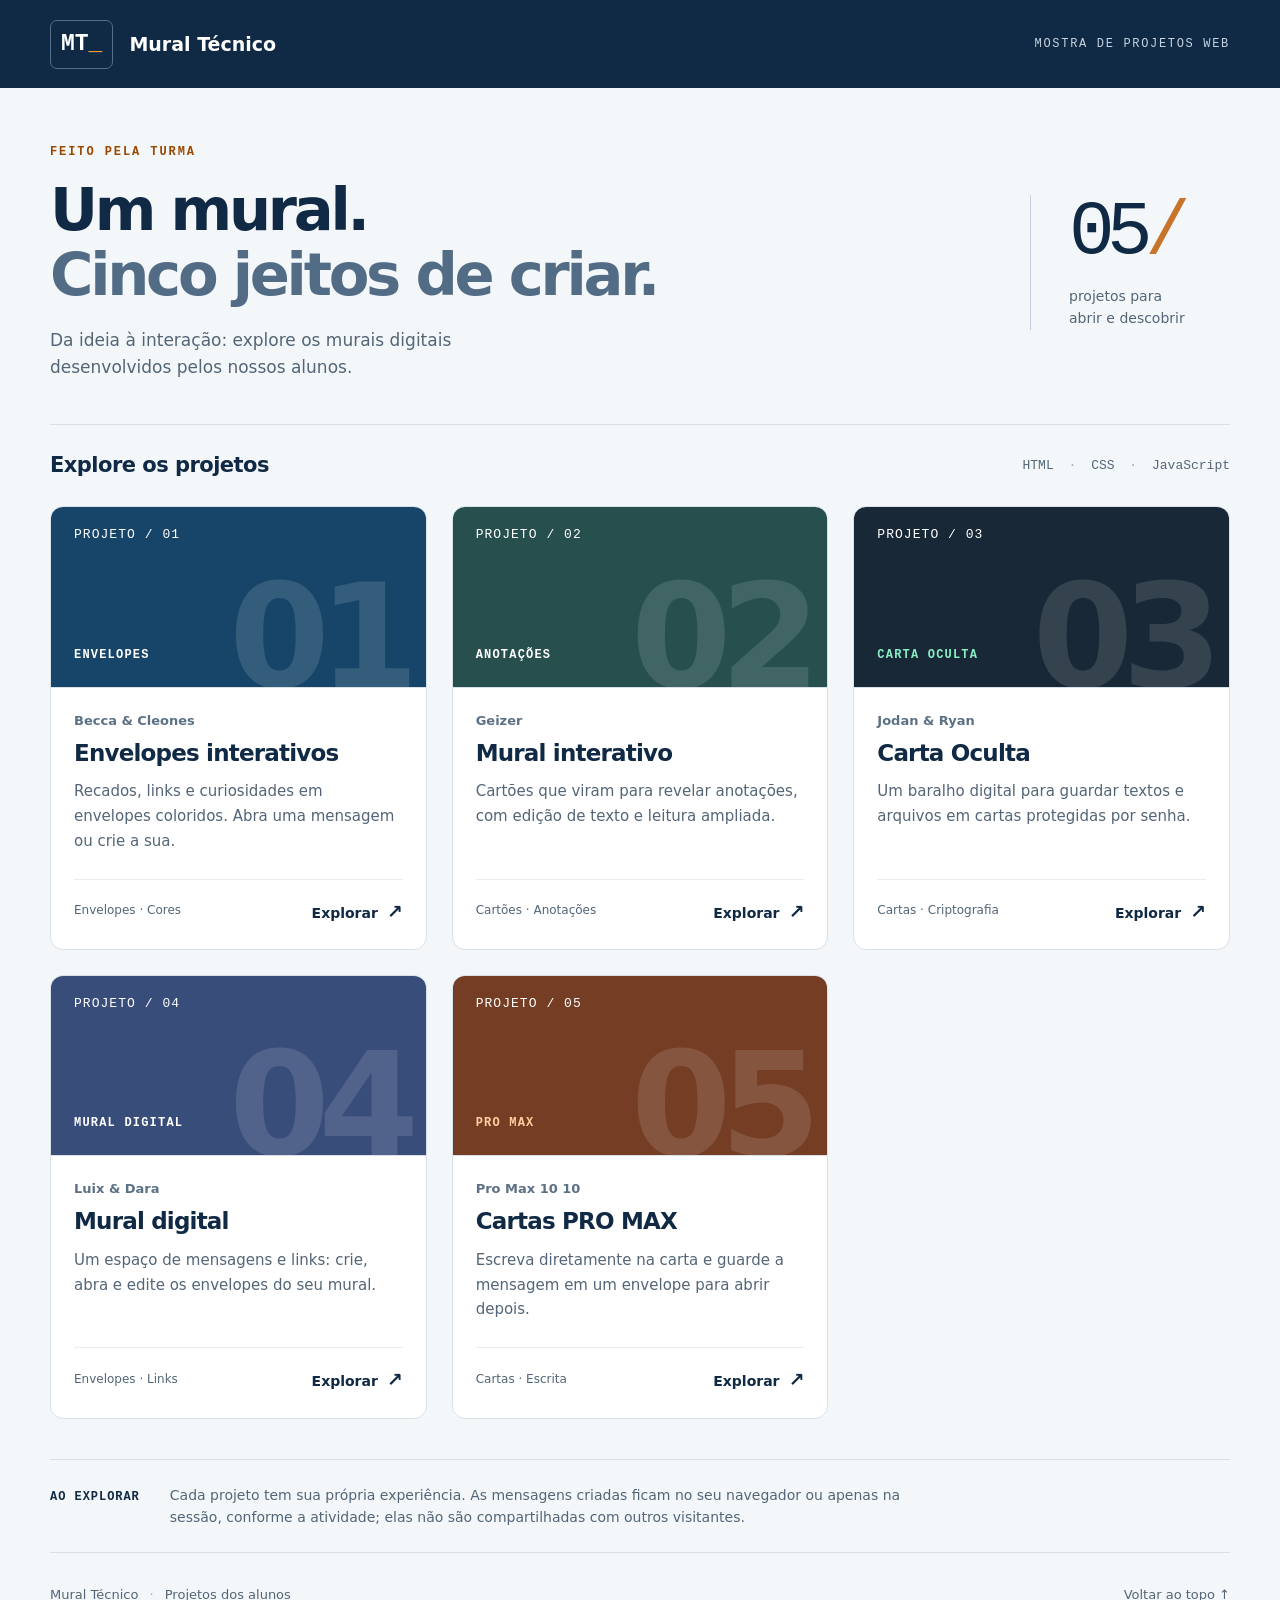
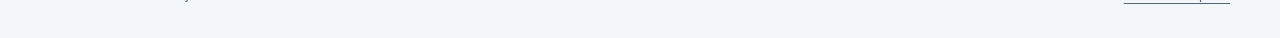
==== index.html @ d83f29cf "Preparando para o pages" ====
<!doctype html>
<html lang="pt-BR">
<head>
<meta charset="utf-8"><meta name="viewport" content="width=device-width, initial-scale=1">
<meta name="description" content="Mural Técnico: conheça e explore os projetos web desenvolvidos pelos alunos.">
<meta name="theme-color" content="#102944"><title>Mural Técnico | Projetos dos alunos</title>
<link rel="stylesheet" href="assets/style.css"><script src="assets/script.js" defer></script>
</head>
<body>
<a class="skip" href="#projetos">Pular para os projetos</a>
<header class="site-header"><div class="wrap header-content"><a class="brand" href="index.html"><span class="brand-mark" aria-hidden="true">MT<span>_</span></span><span>Mural Técnico</span></a><span class="header-label">MOSTRA DE PROJETOS WEB</span></div></header>
<main class="wrap">
<section class="intro" aria-labelledby="page-title"><div><p class="eyebrow">FEITO PELA TURMA</p><h1 id="page-title">Um mural.<br><span>Cinco jeitos de criar.</span></h1><p class="intro-text">Da ideia à interação: explore os murais digitais<br class="desktop-break"> desenvolvidos pelos nossos alunos.</p></div><div class="edition"><span class="edition-number">05<span>/</span></span><p>projetos para<br>abrir e descobrir</p></div></section>
<section id="projetos" aria-labelledby="projects-title"><div class="section-heading"><h2 id="projects-title">Explore os projetos</h2><span>HTML <b>·</b> CSS <b>·</b> JavaScript</span></div><div class="projects"><article class="project">
<a class="project-link" href="projetos/becca-cleones/index.html" aria-labelledby="title-1">
<div class="preview preview-1" aria-hidden="true"><span class="number">PROJETO / 01</span><span class="project-type">ENVELOPES</span><span class="large-number">01</span></div>
<div class="card-body"><p class="authors">Becca &amp; Cleones</p><h3 id="title-1">Envelopes interativos</h3><p class="description">Recados, links e curiosidades em envelopes coloridos. Abra uma mensagem ou crie a sua.</p><div class="card-bottom"><span>Envelopes · Cores</span><span class="open">Explorar <span aria-hidden="true">↗</span></span></div></div>
</a></article><article class="project">
<a class="project-link" href="projetos/geizer/index.html" aria-labelledby="title-2">
<div class="preview preview-2" aria-hidden="true"><span class="number">PROJETO / 02</span><span class="project-type">ANOTAÇÕES</span><span class="large-number">02</span></div>
<div class="card-body"><p class="authors">Geizer</p><h3 id="title-2">Mural interativo</h3><p class="description">Cartões que viram para revelar anotações, com edição de texto e leitura ampliada.</p><div class="card-bottom"><span>Cartões · Anotações</span><span class="open">Explorar <span aria-hidden="true">↗</span></span></div></div>
</a></article><article class="project">
<a class="project-link" href="projetos/jodan-ryan/index.html" aria-labelledby="title-3">
<div class="preview preview-3" aria-hidden="true"><span class="number">PROJETO / 03</span><span class="project-type">CARTA OCULTA</span><span class="large-number">03</span></div>
<div class="card-body"><p class="authors">Jodan &amp; Ryan</p><h3 id="title-3">Carta Oculta</h3><p class="description">Um baralho digital para guardar textos e arquivos em cartas protegidas por senha.</p><div class="card-bottom"><span>Cartas · Criptografia</span><span class="open">Explorar <span aria-hidden="true">↗</span></span></div></div>
</a></article><article class="project">
<a class="project-link" href="projetos/luix-dara/index.html" aria-labelledby="title-4">
<div class="preview preview-4" aria-hidden="true"><span class="number">PROJETO / 04</span><span class="project-type">MURAL DIGITAL</span><span class="large-number">04</span></div>
<div class="card-body"><p class="authors">Luix &amp; Dara</p><h3 id="title-4">Mural digital</h3><p class="description">Um espaço de mensagens e links: crie, abra e edite os envelopes do seu mural.</p><div class="card-bottom"><span>Envelopes · Links</span><span class="open">Explorar <span aria-hidden="true">↗</span></span></div></div>
</a></article><article class="project">
<a class="project-link" href="projetos/pro-max/index.html" aria-labelledby="title-5">
<div class="preview preview-5" aria-hidden="true"><span class="number">PROJETO / 05</span><span class="project-type">PRO MAX</span><span class="large-number">05</span></div>
<div class="card-body"><p class="authors">Pro Max 10 10</p><h3 id="title-5">Cartas PRO MAX</h3><p class="description">Escreva diretamente na carta e guarde a mensagem em um envelope para abrir depois.</p><div class="card-bottom"><span>Cartas · Escrita</span><span class="open">Explorar <span aria-hidden="true">↗</span></span></div></div>
</a></article></div></section>
<aside class="note"><span class="note-label">AO EXPLORAR</span><p>Cada projeto tem sua própria experiência. As mensagens criadas ficam no seu navegador ou apenas na sessão, conforme a atividade; elas não são compartilhadas com outros visitantes.</p></aside>
</main>
<footer class="wrap footer"><span>Mural Técnico <b>·</b> Projetos dos alunos</span><a href="#">Voltar ao topo ↑</a></footer>
</body></html>
---- assets/style.css ----
:root{--ink:#102944;--muted:#536577;--line:#d9e1e8;--orange:#ff9c42;--paper:#f4f7fa}*{box-sizing:border-box}html{scroll-behavior:smooth;scroll-padding-top:24px}body{margin:0;background:var(--paper);color:var(--ink);font:16px/1.6 system-ui,-apple-system,BlinkMacSystemFont,"Segoe UI",sans-serif}a{color:inherit}.wrap{width:min(1180px,calc(100% - 64px));margin:auto}.site-header{background:var(--ink);color:#fff}.header-content{min-height:88px;display:flex;align-items:center;justify-content:space-between;gap:20px}.brand{display:flex;align-items:center;gap:16px;text-decoration:none;font-size:19px;font-weight:700}.brand-mark{font:700 23px/1 monospace;border:1px solid #53708b;border-radius:7px;padding:12px 10px}.brand-mark span{color:var(--orange)}.header-label{font:12px/1.5 monospace;letter-spacing:.14em;color:#c5d3e0}.intro{display:flex;align-items:center;justify-content:space-between;gap:32px;padding:55px 0 42px}.eyebrow{margin:0 0 16px;font:700 12px/1.5 monospace;letter-spacing:.16em;color:#9a4800}h1{font-size:clamp(2.3rem,4.7vw,3.7rem);line-height:1.1;letter-spacing:-.055em;margin:0;font-weight:750}h1 span{color:#526c86}.intro-text{color:var(--muted);margin:20px 0 0;font-size:17px}.edition{border-left:1px solid #c4d0db;padding:0 0 0 38px;min-width:200px}.edition-number{font:500 76px/1 monospace;letter-spacing:-.1em}.edition-number span{color:#c8732a}.edition p{color:var(--muted);font-size:14px;margin-bottom:0}.section-heading{display:flex;align-items:center;justify-content:space-between;gap:20px;border-top:1px solid var(--line);padding:24px 0}h2{font-size:21px;letter-spacing:-.025em;margin:0}.section-heading>span{font:13px/1.5 monospace;color:var(--muted)}b{font-weight:400;color:#9aabba;padding:0 7px}.projects{display:grid;grid-template-columns:repeat(3,minmax(0,1fr));gap:25px}.project{background:white;border:1px solid var(--line);border-radius:13px;overflow:hidden;transition:transform .18s,box-shadow .18s}.project:hover{transform:translateY(-5px);box-shadow:0 12px 26px #10294412}.project-link{display:flex;flex-direction:column;height:100%;text-decoration:none}.preview{position:relative;aspect-ratio:1100/620;background:#e3eaf0;overflow:hidden;border-bottom:1px solid var(--line)}.preview img{display:block;width:100%;height:100%;object-fit:cover;object-position:top}.number{position:absolute;left:14px;top:14px;border-radius:6px;padding:4px 9px;background:#102944;color:#fff;font:13px/1.5 monospace;border:1px solid #698198}.card-body{padding:23px;display:flex;flex:1;flex-direction:column}.authors{margin:0 0 7px;font-size:13px;font-weight:650;color:#5c7185}h3{font-size:23px;line-height:1.25;letter-spacing:-.035em;margin:0 0 12px}.description{color:var(--muted);font-size:15px;line-height:1.65;margin:0 0 25px}.card-bottom{display:flex;flex-wrap:wrap;gap:12px;justify-content:space-between;align-items:center;border-top:1px solid #e7ecf1;padding-top:16px;margin-top:auto;font-size:12px;color:var(--muted)}.open{font-size:14px;color:var(--ink);font-weight:700}.open>span{font-size:19px;margin-left:4px}.note{display:flex;align-items:baseline;gap:30px;margin:40px 0 32px;padding:24px 0;border-top:1px solid var(--line);border-bottom:1px solid var(--line)}.note-label{white-space:nowrap;font:700 12px/1.5 monospace;letter-spacing:.08em}.note p{font-size:14px;color:var(--muted);max-width:780px;margin:0}.footer{display:flex;justify-content:space-between;gap:20px;padding-bottom:32px;font-size:13px;color:var(--muted)}.footer a{text-underline-offset:4px}a:focus-visible{outline:3px solid #be5700;outline-offset:5px}.project-link:focus-visible{outline-offset:-4px}.skip{position:absolute;left:16px;top:-100px;background:white;padding:10px 18px;z-index:10}.skip:focus{top:12px}@media(max-width:1000px){.projects{grid-template-columns:repeat(2,minmax(0,1fr))}.edition{min-width:160px;padding-left:24px}.edition-number{font-size:65px}}@media(max-width:620px){.wrap{width:calc(100% - 36px)}.header-content{min-height:76px}.header-label{display:none}.intro{padding:35px 0 28px}.edition{display:none}.desktop-break{display:none}.intro-text{font-size:16px}.section-heading{align-items:flex-start;flex-direction:column;gap:6px}.projects{grid-template-columns:1fr;gap:22px}.card-body{padding:22px}.note{flex-direction:column;gap:10px}.footer{flex-direction:column;gap:10px}h1{font-size:2.5rem}}@media(prefers-reduced-motion:reduce){html{scroll-behavior:auto}.project{transition:none}}

/* Capas tipográficas: sem imagens ou dependências externas. */
.preview{aspect-ratio:1100/530;padding:23px;display:flex;align-items:flex-end;color:#fff;background:#174569}.preview-2{background:#264f4e}.preview-3{background:#182836}.preview-4{background:#394d7a}.preview-5{background:#743d24}.number{background:transparent;border:0;left:14px;top:14px;color:#fff;letter-spacing:.08em}.project-type{font:700 12px/1.5 monospace;letter-spacing:.1em;z-index:1}.large-number{position:absolute;right:18px;bottom:-22px;font:800 145px/1 system-ui;letter-spacing:-.08em;color:#ffffff20}.preview-3 .project-type{color:#88efc5}.preview-5 .project-type{color:#ffd0a2}
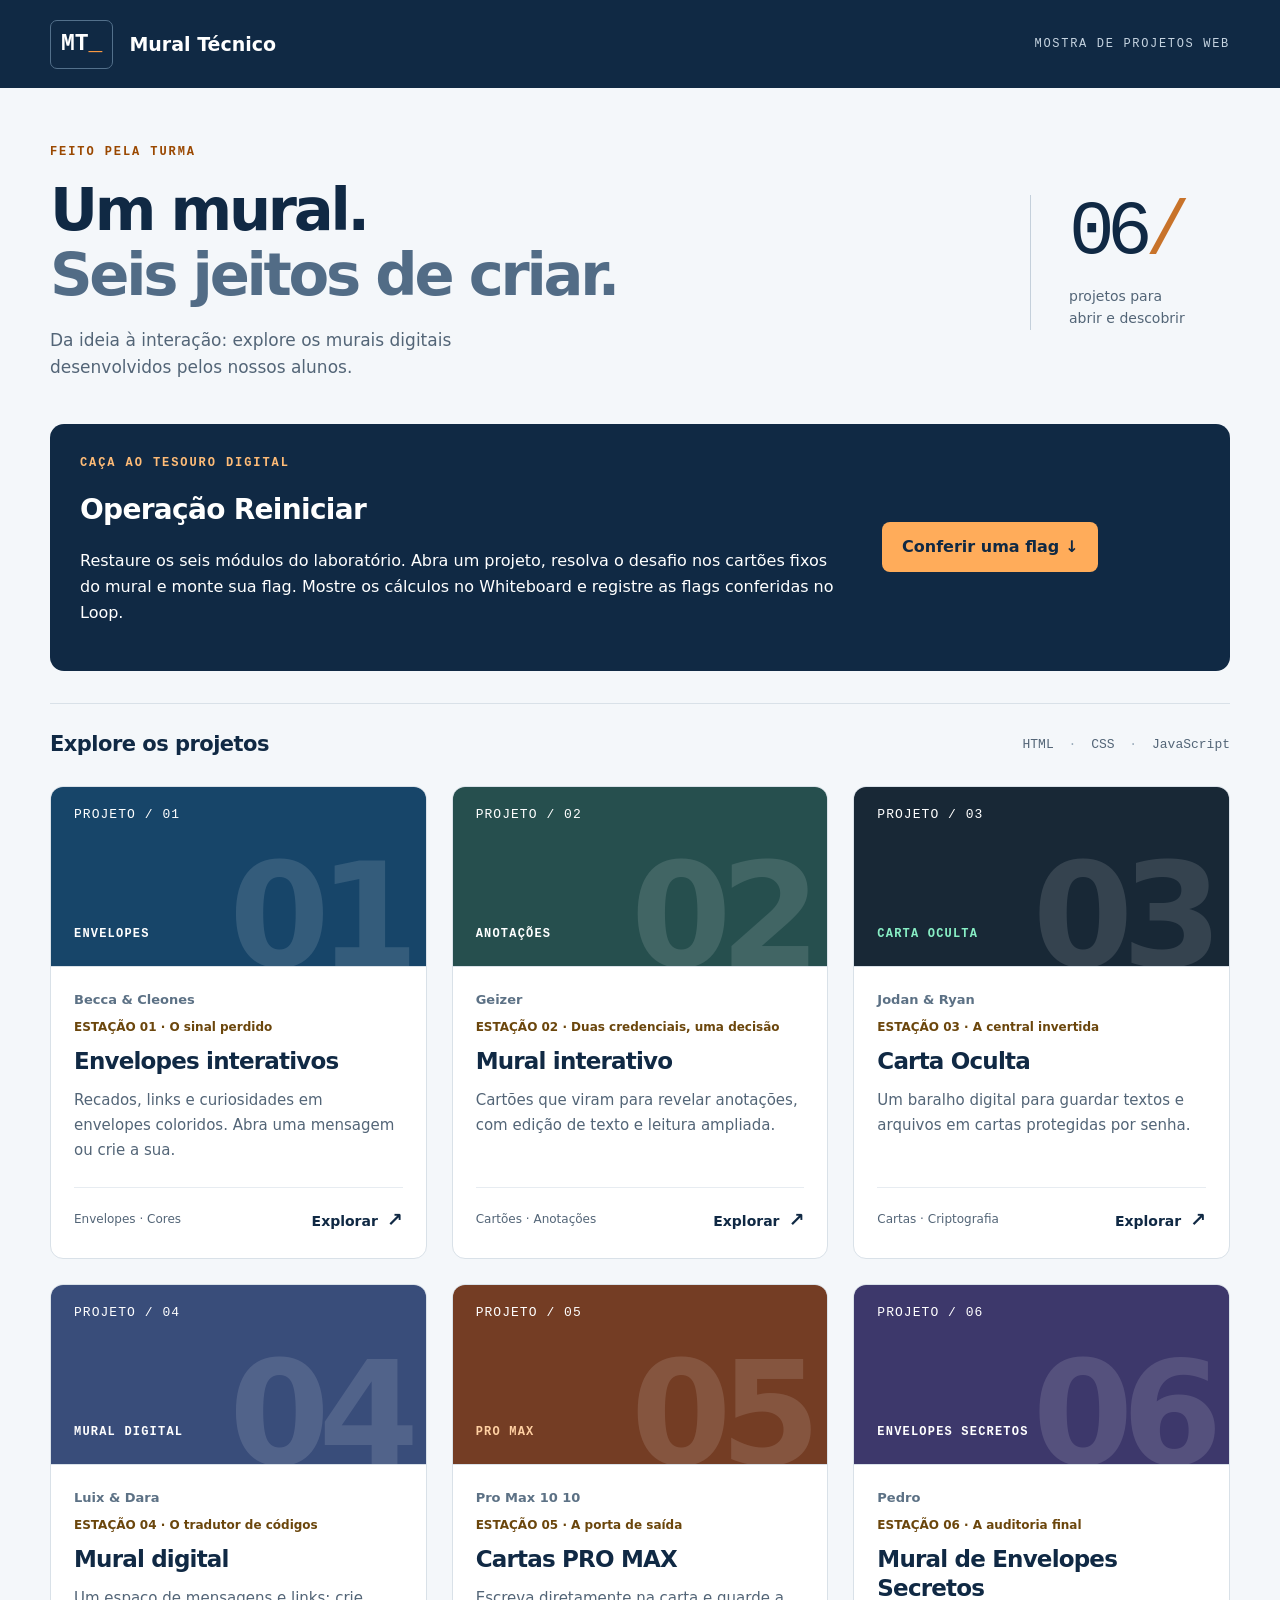
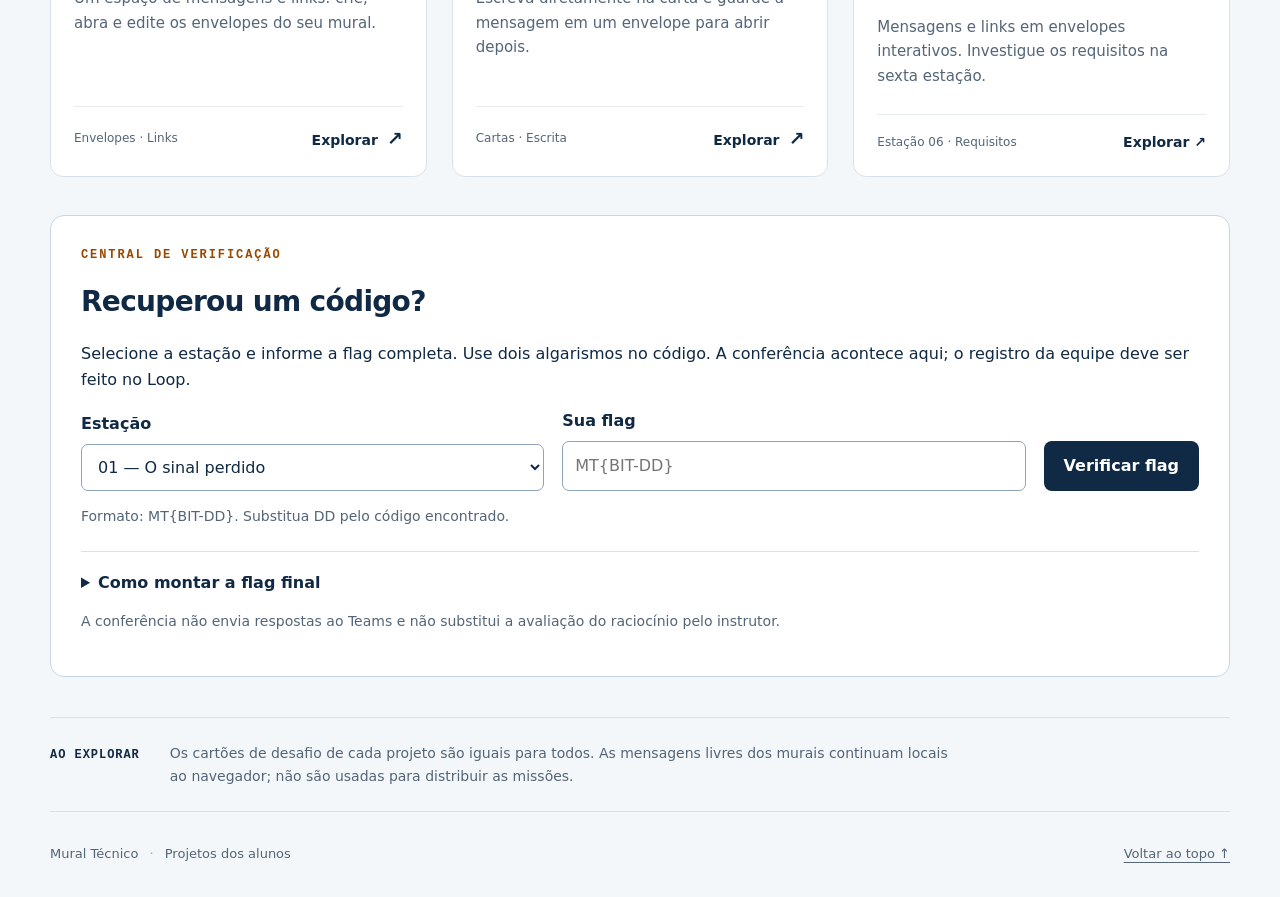
==== commit ff20f6d4: "tentativa numero 3" ====
--- a/index.html
+++ b/index.html
@@ -5,34 +5,40 @@
 <meta name="description" content="Mural Técnico: conheça e explore os projetos web desenvolvidos pelos alunos.">
 <meta name="theme-color" content="#102944"><title>Mural Técnico | Projetos dos alunos</title>
 <link rel="stylesheet" href="assets/style.css"><script src="assets/script.js" defer></script>
+<link rel="stylesheet" href="assets/ctf.css"><script src="assets/ctf.js" defer></script>
 </head>
 <body>
 <a class="skip" href="#projetos">Pular para os projetos</a>
 <header class="site-header"><div class="wrap header-content"><a class="brand" href="index.html"><span class="brand-mark" aria-hidden="true">MT<span>_</span></span><span>Mural Técnico</span></a><span class="header-label">MOSTRA DE PROJETOS WEB</span></div></header>
 <main class="wrap">
-<section class="intro" aria-labelledby="page-title"><div><p class="eyebrow">FEITO PELA TURMA</p><h1 id="page-title">Um mural.<br><span>Cinco jeitos de criar.</span></h1><p class="intro-text">Da ideia à interação: explore os murais digitais<br class="desktop-break"> desenvolvidos pelos nossos alunos.</p></div><div class="edition"><span class="edition-number">05<span>/</span></span><p>projetos para<br>abrir e descobrir</p></div></section>
-<section id="projetos" aria-labelledby="projects-title"><div class="section-heading"><h2 id="projects-title">Explore os projetos</h2><span>HTML <b>·</b> CSS <b>·</b> JavaScript</span></div><div class="projects"><article class="project">
+<section class="intro" aria-labelledby="page-title"><div><p class="eyebrow">FEITO PELA TURMA</p><h1 id="page-title">Um mural.<br><span>Seis jeitos de criar.</span></h1><p class="intro-text">Da ideia à interação: explore os murais digitais<br class="desktop-break"> desenvolvidos pelos nossos alunos.</p></div><div class="edition"><span class="edition-number">06<span>/</span></span><p>projetos para<br>abrir e descobrir</p></div></section>
+<section class="ctf-intro" aria-labelledby="ctf-heading"><div><p class="eyebrow">CAÇA AO TESOURO DIGITAL</p><h2 id="ctf-heading">Operação Reiniciar</h2><p>Restaure os seis módulos do laboratório. Abra um projeto, resolva o desafio nos cartões fixos do mural e monte sua flag. Mostre os cálculos no Whiteboard e registre as flags conferidas no Loop.</p></div><a class="ctf-button" href="#verificador">Conferir uma flag ↓</a></section><section id="projetos" aria-labelledby="projects-title"><div class="section-heading"><h2 id="projects-title">Explore os projetos</h2><span>HTML <b>·</b> CSS <b>·</b> JavaScript</span></div><div class="projects"><article class="project">
 <a class="project-link" href="projetos/becca-cleones/index.html" aria-labelledby="title-1">
 <div class="preview preview-1" aria-hidden="true"><span class="number">PROJETO / 01</span><span class="project-type">ENVELOPES</span><span class="large-number">01</span></div>
-<div class="card-body"><p class="authors">Becca &amp; Cleones</p><h3 id="title-1">Envelopes interativos</h3><p class="description">Recados, links e curiosidades em envelopes coloridos. Abra uma mensagem ou crie a sua.</p><div class="card-bottom"><span>Envelopes · Cores</span><span class="open">Explorar <span aria-hidden="true">↗</span></span></div></div>
+<div class="card-body"><p class="authors">Becca &amp; Cleones</p><p class="station-label">ESTAÇÃO 01 · O sinal perdido</p><h3 id="title-1">Envelopes interativos</h3><p class="description">Recados, links e curiosidades em envelopes coloridos. Abra uma mensagem ou crie a sua.</p><div class="card-bottom"><span>Envelopes · Cores</span><span class="open">Explorar <span aria-hidden="true">↗</span></span></div></div>
 </a></article><article class="project">
 <a class="project-link" href="projetos/geizer/index.html" aria-labelledby="title-2">
 <div class="preview preview-2" aria-hidden="true"><span class="number">PROJETO / 02</span><span class="project-type">ANOTAÇÕES</span><span class="large-number">02</span></div>
-<div class="card-body"><p class="authors">Geizer</p><h3 id="title-2">Mural interativo</h3><p class="description">Cartões que viram para revelar anotações, com edição de texto e leitura ampliada.</p><div class="card-bottom"><span>Cartões · Anotações</span><span class="open">Explorar <span aria-hidden="true">↗</span></span></div></div>
+<div class="card-body"><p class="authors">Geizer</p><p class="station-label">ESTAÇÃO 02 · Duas credenciais, uma decisão</p><h3 id="title-2">Mural interativo</h3><p class="description">Cartões que viram para revelar anotações, com edição de texto e leitura ampliada.</p><div class="card-bottom"><span>Cartões · Anotações</span><span class="open">Explorar <span aria-hidden="true">↗</span></span></div></div>
 </a></article><article class="project">
 <a class="project-link" href="projetos/jodan-ryan/index.html" aria-labelledby="title-3">
 <div class="preview preview-3" aria-hidden="true"><span class="number">PROJETO / 03</span><span class="project-type">CARTA OCULTA</span><span class="large-number">03</span></div>
-<div class="card-body"><p class="authors">Jodan &amp; Ryan</p><h3 id="title-3">Carta Oculta</h3><p class="description">Um baralho digital para guardar textos e arquivos em cartas protegidas por senha.</p><div class="card-bottom"><span>Cartas · Criptografia</span><span class="open">Explorar <span aria-hidden="true">↗</span></span></div></div>
+<div class="card-body"><p class="authors">Jodan &amp; Ryan</p><p class="station-label">ESTAÇÃO 03 · A central invertida</p><h3 id="title-3">Carta Oculta</h3><p class="description">Um baralho digital para guardar textos e arquivos em cartas protegidas por senha.</p><div class="card-bottom"><span>Cartas · Criptografia</span><span class="open">Explorar <span aria-hidden="true">↗</span></span></div></div>
 </a></article><article class="project">
 <a class="project-link" href="projetos/luix-dara/index.html" aria-labelledby="title-4">
 <div class="preview preview-4" aria-hidden="true"><span class="number">PROJETO / 04</span><span class="project-type">MURAL DIGITAL</span><span class="large-number">04</span></div>
-<div class="card-body"><p class="authors">Luix &amp; Dara</p><h3 id="title-4">Mural digital</h3><p class="description">Um espaço de mensagens e links: crie, abra e edite os envelopes do seu mural.</p><div class="card-bottom"><span>Envelopes · Links</span><span class="open">Explorar <span aria-hidden="true">↗</span></span></div></div>
+<div class="card-body"><p class="authors">Luix &amp; Dara</p><p class="station-label">ESTAÇÃO 04 · O tradutor de códigos</p><h3 id="title-4">Mural digital</h3><p class="description">Um espaço de mensagens e links: crie, abra e edite os envelopes do seu mural.</p><div class="card-bottom"><span>Envelopes · Links</span><span class="open">Explorar <span aria-hidden="true">↗</span></span></div></div>
 </a></article><article class="project">
 <a class="project-link" href="projetos/pro-max/index.html" aria-labelledby="title-5">
 <div class="preview preview-5" aria-hidden="true"><span class="number">PROJETO / 05</span><span class="project-type">PRO MAX</span><span class="large-number">05</span></div>
-<div class="card-body"><p class="authors">Pro Max 10 10</p><h3 id="title-5">Cartas PRO MAX</h3><p class="description">Escreva diretamente na carta e guarde a mensagem em um envelope para abrir depois.</p><div class="card-bottom"><span>Cartas · Escrita</span><span class="open">Explorar <span aria-hidden="true">↗</span></span></div></div>
-</a></article></div></section>
-<aside class="note"><span class="note-label">AO EXPLORAR</span><p>Cada projeto tem sua própria experiência. As mensagens criadas ficam no seu navegador ou apenas na sessão, conforme a atividade; elas não são compartilhadas com outros visitantes.</p></aside>
+<div class="card-body"><p class="authors">Pro Max 10 10</p><p class="station-label">ESTAÇÃO 05 · A porta de saída</p><h3 id="title-5">Cartas PRO MAX</h3><p class="description">Escreva diretamente na carta e guarde a mensagem em um envelope para abrir depois.</p><div class="card-bottom"><span>Cartas · Escrita</span><span class="open">Explorar <span aria-hidden="true">↗</span></span></div></div>
+</a></article><article class="project"><a class="project-link" href="projetos/pedro/index.html" aria-labelledby="title-6"><div class="preview preview-6" aria-hidden="true"><span class="number">PROJETO / 06</span><span class="project-type">ENVELOPES SECRETOS</span><span class="large-number">06</span></div><div class="card-body"><p class="authors">Pedro</p><p class="station-label">ESTAÇÃO 06 · A auditoria final</p><h3 id="title-6">Mural de Envelopes Secretos</h3><p class="description">Mensagens e links em envelopes interativos. Investigue os requisitos na sexta estação.</p><div class="card-bottom"><span>Estação 06 · Requisitos</span><span class="open">Explorar ↗</span></div></div></a></article></div></section>
+<section class="ctf-check" id="verificador" aria-labelledby="check-title"><p class="eyebrow">CENTRAL DE VERIFICAÇÃO</p><h2 id="check-title">Recuperou um código?</h2><p>Selecione a estação e informe a flag completa. Use dois algarismos no código. A conferência acontece aqui; o registro da equipe deve ser feito no Loop.</p>
+<noscript><p>Ative o JavaScript para verificar flags. Os enunciados continuam disponíveis nos projetos.</p></noscript>
+<form id="flag-form"><div class="ctf-fields"><label for="challenge">Estação<select id="challenge" name="challenge"><option value="1">01 — O sinal perdido</option><option value="2">02 — Duas credenciais, uma decisão</option><option value="3">03 — A central invertida</option><option value="4">04 — O tradutor de códigos</option><option value="5">05 — A porta de saída</option><option value="6">06 — A auditoria final</option><option value="final">Final — Reinicialização</option></select></label><label for="flag">Sua flag<input id="flag" name="flag" type="text" required maxlength="120" autocomplete="off" autocapitalize="characters" spellcheck="false" aria-describedby="flag-format" placeholder="MT{BIT-DD}"></label><button class="ctf-button" type="submit">Verificar flag</button></div><p id="flag-format">Formato: MT{BIT-DD}. Substitua DD pelo código encontrado.</p></form>
+<p id="flag-feedback" role="status" aria-live="polite" aria-atomic="true"></p><button id="copy-flag" type="button" class="ctf-button" hidden>Copiar flag validada</button><p id="copy-feedback" role="status"></p>
+<details class="ctf-final"><summary>Como montar a flag final</summary><p>Reúna os seis códigos na ordem das estações 01 a 06, mantendo dois algarismos em cada um. Use <code>MT{DD-DD-DD-DD-DD-DD}</code> e selecione “Final — Reinicialização”. Explique também: se o bloqueio estiver ativo, a porta da estação 05 poderá abrir?</p></details>
+<p class="ctf-footnote">A conferência não envia respostas ao Teams e não substitui a avaliação do raciocínio pelo instrutor.</p></section><aside class="note"><span class="note-label">AO EXPLORAR</span><p>Os cartões de desafio de cada projeto são iguais para todos. As mensagens livres dos murais continuam locais ao navegador; não são usadas para distribuir as missões.</p></aside>
 </main>
 <footer class="wrap footer"><span>Mural Técnico <b>·</b> Projetos dos alunos</span><a href="#">Voltar ao topo ↑</a></footer>
 </body></html>
--- a/assets/ctf.css
+++ b/assets/ctf.css
@@ -0,0 +1 @@
+.preview-6{background:#3d386b}.station-label{font-size:12px;font-weight:700;color:#6b460c;margin:0 0 10px}.ctf-intro{display:flex;gap:32px;align-items:center;background:#102944;color:white;padding:30px;border-radius:14px;margin:0 0 32px}.ctf-intro h2{font-size:28px}.ctf-intro p{max-width:770px}.ctf-intro .eyebrow{color:#ffbc77}.ctf-button{display:inline-block;border:0;border-radius:8px;background:#102944;color:#fff;padding:13px 20px;font:600 16px/1.5 system-ui;text-decoration:none;cursor:pointer;white-space:normal}.ctf-intro .ctf-button{background:#ffac5a;color:#102944;flex-shrink:0}.ctf-check{background:#fff;border:1px solid #c8d6e2;border-radius:14px;margin-top:38px;padding:30px;scroll-margin-top:20px}.ctf-check h2{font-size:28px}.ctf-fields{display:grid;grid-template-columns:1fr 1fr auto;gap:18px;align-items:end}.ctf-fields label{display:flex;flex-direction:column;gap:7px;font-weight:600;min-width:0}.ctf-fields input,.ctf-fields select{width:100%;min-width:0;border:1px solid #8da4ba;border-radius:7px;padding:12px;font:16px/1.5 system-ui;color:#102944;background:#fff}.ctf-check :focus-visible{outline:3px solid #b65500;outline-offset:3px}.ctf-check [hidden]{display:none!important}#flag-format,.ctf-footnote{font-size:14px;color:#536577}#flag-feedback:not(:empty){padding:14px 18px;border-left:4px solid #56728a;background:#eef3f8}#flag-feedback[data-state="success"]{background:#e7f5ed;border-color:#177342;color:#135a35}#flag-feedback[data-state="error"]{background:#fff0ed;border-color:#a83420;color:#8f2b1b}.ctf-final{border-top:1px solid #d9e1e8;margin-top:24px;padding-top:18px}.ctf-final summary{cursor:pointer;font-weight:650}.ctf-final code{overflow-wrap:anywhere}@media(max-width:850px){.ctf-intro{align-items:flex-start;flex-direction:column;gap:10px}.ctf-fields{grid-template-columns:1fr}.ctf-fields button{justify-self:start}}@media(max-width:620px){.ctf-check,.ctf-intro{padding:22px}}
